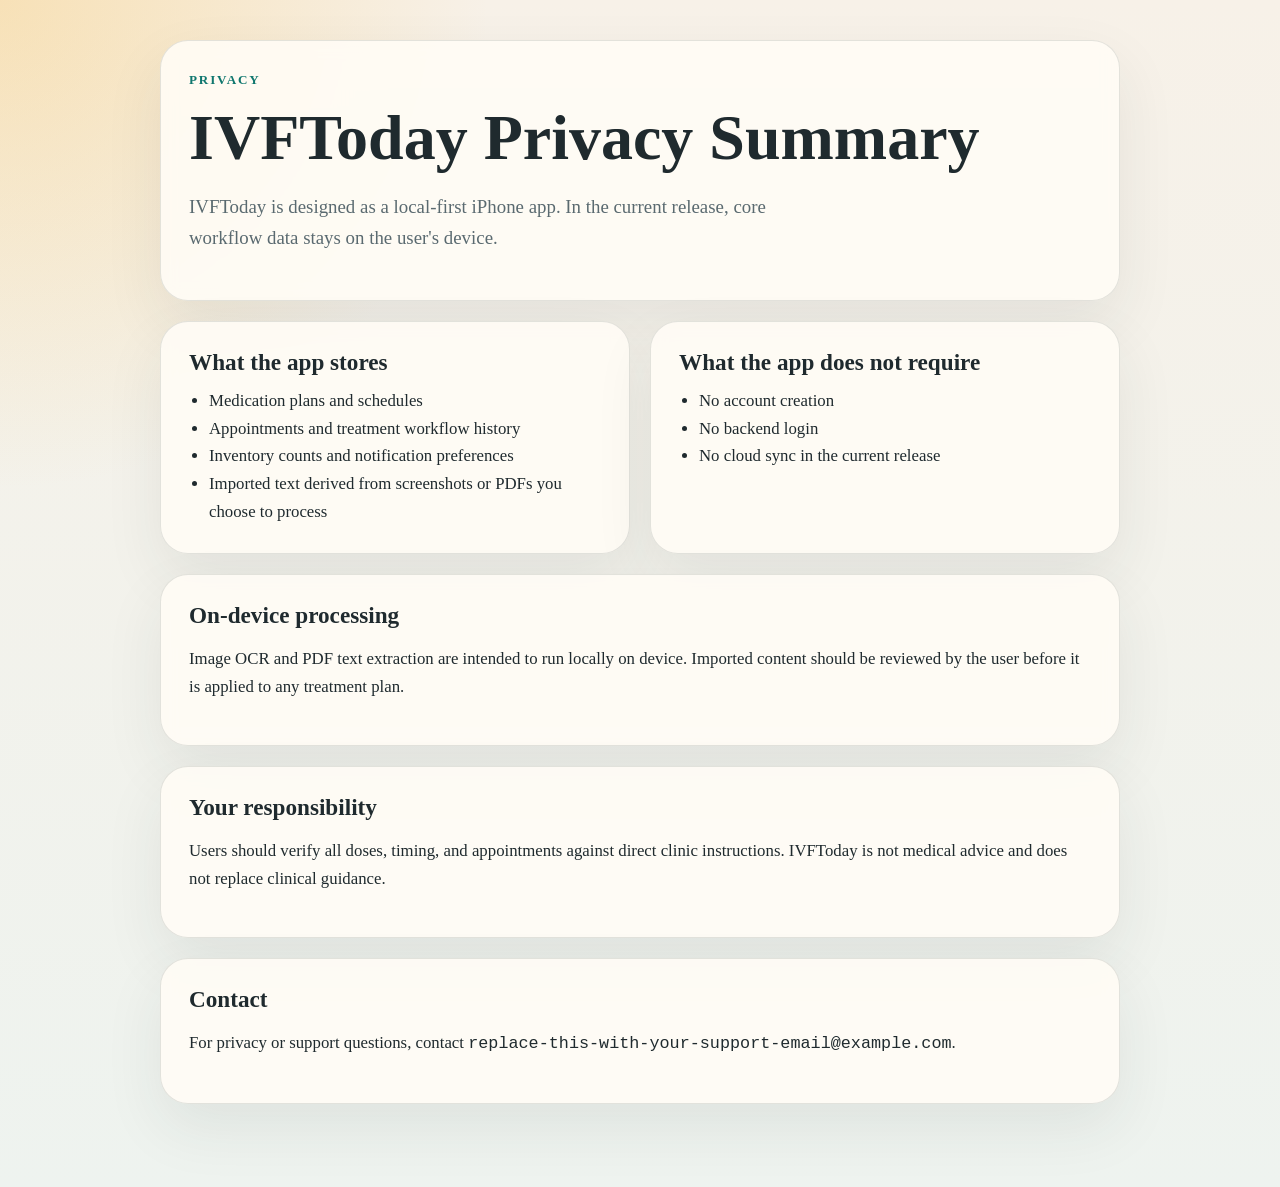
==== docs/site/privacy.html @ a9037c0f "Initial commit" ====
<!doctype html>
<html lang="en">
<head>
  <meta charset="utf-8">
  <meta name="viewport" content="width=device-width, initial-scale=1">
  <title>IVFToday Privacy</title>
  <meta name="description" content="Privacy summary for the IVFToday iPhone app.">
  <link rel="stylesheet" href="styles.css">
</head>
<body>
  <main class="page">
    <section class="card">
      <p class="eyebrow">Privacy</p>
      <h1>IVFToday Privacy Summary</h1>
      <p class="lede">
        IVFToday is designed as a local-first iPhone app. In the current release, core
        workflow data stays on the user's device.
      </p>
    </section>

    <section class="grid">
      <article class="card">
        <h2>What the app stores</h2>
        <ul class="list">
          <li>Medication plans and schedules</li>
          <li>Appointments and treatment workflow history</li>
          <li>Inventory counts and notification preferences</li>
          <li>Imported text derived from screenshots or PDFs you choose to process</li>
        </ul>
      </article>
      <article class="card">
        <h2>What the app does not require</h2>
        <ul class="list">
          <li>No account creation</li>
          <li>No backend login</li>
          <li>No cloud sync in the current release</li>
        </ul>
      </article>
    </section>

    <section class="card">
      <h2>On-device processing</h2>
      <p>
        Image OCR and PDF text extraction are intended to run locally on device. Imported
        content should be reviewed by the user before it is applied to any treatment plan.
      </p>
    </section>

    <section class="card">
      <h2>Your responsibility</h2>
      <p>
        Users should verify all doses, timing, and appointments against direct clinic
        instructions. IVFToday is not medical advice and does not replace clinical guidance.
      </p>
    </section>

    <section class="card">
      <h2>Contact</h2>
      <p>
        For privacy or support questions, contact
        <code>replace-this-with-your-support-email@example.com</code>.
      </p>
    </section>
  </main>
</body>
</html>
---- docs/site/styles.css ----
:root {
  --bg: #f4efe6;
  --card: rgba(255, 252, 246, 0.9);
  --text: #1f2a2e;
  --muted: #5a6a70;
  --line: rgba(31, 42, 46, 0.12);
  --primary: #0f766e;
  --primary-strong: #115e59;
  --secondary: #f8c35c;
  --shadow: 0 24px 60px rgba(34, 48, 52, 0.08);
}

* {
  box-sizing: border-box;
}

body {
  margin: 0;
  color: var(--text);
  font-family: "Iowan Old Style", "Palatino Linotype", "Book Antiqua", Georgia, serif;
  background:
    radial-gradient(circle at top left, rgba(248, 195, 92, 0.35), transparent 28%),
    linear-gradient(180deg, #f7f1e8 0%, #eef3ef 100%);
}

a {
  color: var(--primary-strong);
}

.page {
  width: min(960px, calc(100% - 32px));
  margin: 0 auto;
  padding: 40px 0 64px;
}

.hero {
  padding: 40px;
}

.card {
  margin: 0 0 20px;
  padding: 28px;
  border: 1px solid var(--line);
  border-radius: 28px;
  background: var(--card);
  box-shadow: var(--shadow);
  backdrop-filter: blur(8px);
}

.grid {
  display: grid;
  grid-template-columns: repeat(2, minmax(0, 1fr));
  gap: 20px;
}

.eyebrow {
  margin: 0 0 12px;
  font-size: 0.82rem;
  font-weight: 700;
  letter-spacing: 0.14em;
  text-transform: uppercase;
  color: var(--primary);
}

h1,
h2 {
  margin: 0 0 12px;
  line-height: 1.08;
}

h1 {
  font-size: clamp(2.4rem, 5vw, 4.6rem);
}

h2 {
  font-size: 1.45rem;
}

p,
li {
  font-size: 1.05rem;
  line-height: 1.65;
}

.lede {
  max-width: 40rem;
  font-size: 1.18rem;
  color: var(--muted);
}

.actions {
  display: flex;
  gap: 12px;
  flex-wrap: wrap;
  margin-top: 24px;
}

.button {
  display: inline-block;
  padding: 12px 18px;
  border-radius: 999px;
  font-weight: 700;
  text-decoration: none;
}

.button.primary {
  color: #fff;
  background: var(--primary);
}

.button.secondary {
  color: var(--text);
  background: var(--secondary);
}

.list {
  margin: 0;
  padding-left: 20px;
}

.note {
  margin-top: 16px;
  color: var(--muted);
}

.support-box {
  padding: 16px 18px;
  border: 1px dashed var(--line);
  border-radius: 18px;
  background: rgba(255, 255, 255, 0.6);
}

.footer {
  display: flex;
  justify-content: space-between;
  gap: 16px;
  align-items: center;
  padding: 8px 4px 0;
  color: var(--muted);
}

.footer nav {
  display: flex;
  gap: 16px;
}

@media (max-width: 720px) {
  .page {
    width: min(100% - 20px, 960px);
    padding-top: 20px;
  }

  .card,
  .hero {
    padding: 20px;
    border-radius: 22px;
  }

  .grid {
    grid-template-columns: 1fr;
  }

  .footer {
    flex-direction: column;
    align-items: flex-start;
  }
}
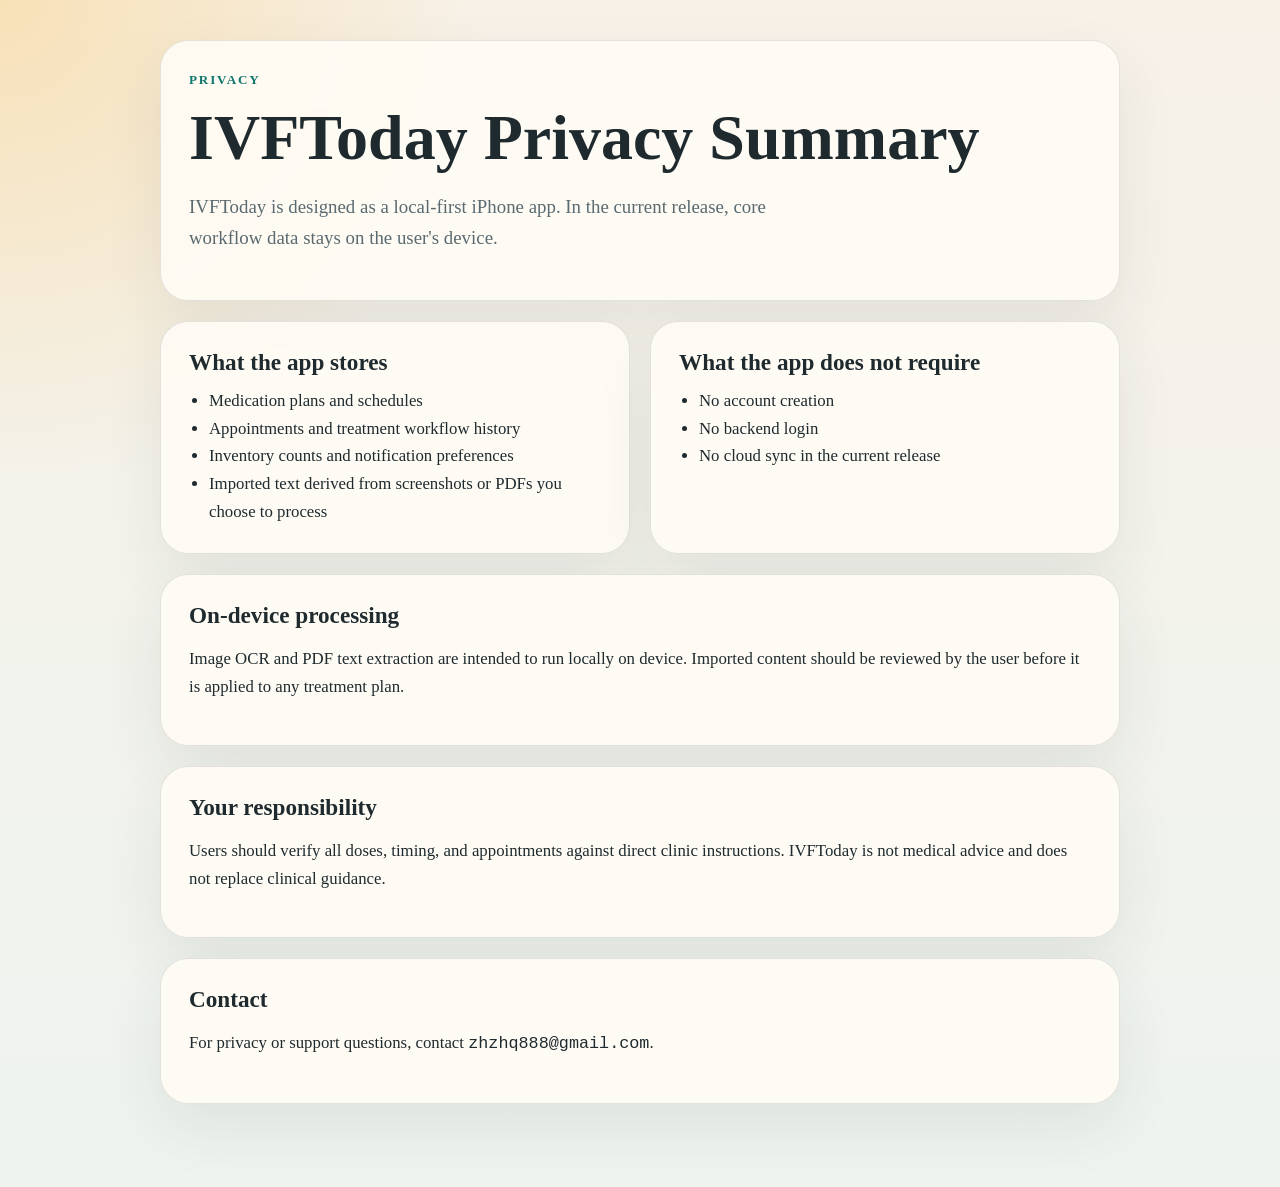
==== commit ded3f0d4: "Add GitHub Pages support and marketing pages" ====
--- a/docs/site/privacy.html
+++ b/docs/site/privacy.html
@@ -58,7 +58,7 @@
       <h2>Contact</h2>
       <p>
         For privacy or support questions, contact
-        <code>replace-this-with-your-support-email@example.com</code>.
+        <code>zhzhq888@gmail.com</code>.
       </p>
     </section>
   </main>
